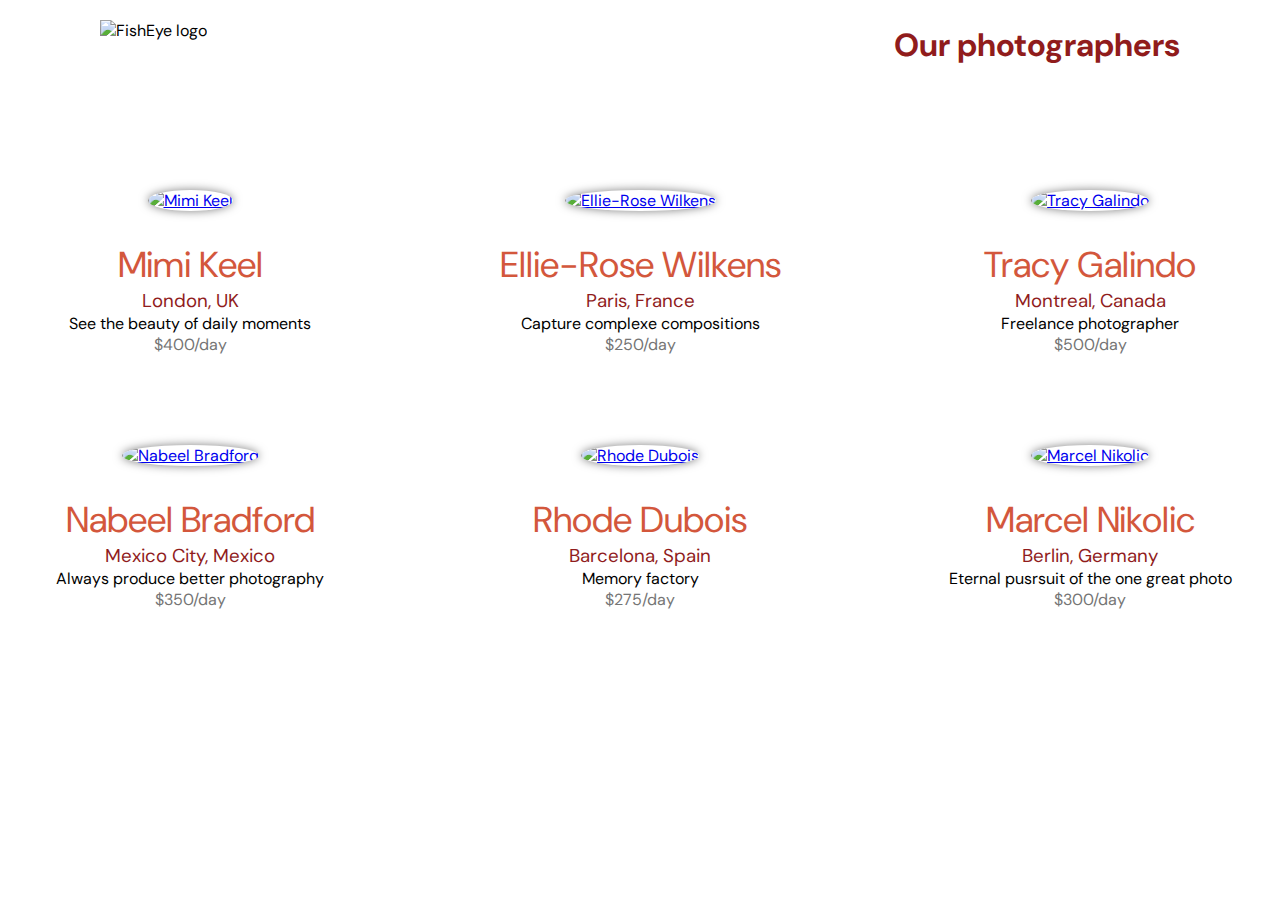
==== index.html @ 3c954f8e "Convert logo on photographer.html to link + aria-label" ====
<!DOCTYPE html>
<html lang ="en">
  <head>
    <link href="css/style.css" rel="stylesheet" type="text/css" />
    <meta charset="utf-8">
    <link rel="icon" type="image/png" href="assets/favicon.png">
    <link href="https://fonts.googleapis.com/css?family=DM+Sans&display=swap" rel="stylesheet">
    <title>Fisheye</title>
  </head>
  <body>
    <header>
        <img src="assets/images/logo.png" alt="FishEye logo" class="logo" />
        <h1>Our photographers</h1>
    </header>
    <main id="main" aria-label="Main section containing clickable photographer bios">
        <div class="photographer_section"></div>
    </main>
    <script src="scripts/factories/photographer.js" async defer></script>
    <script src="scripts/pages/index.js" async defer></script>
  </body>
</html>
---- css/style.css ----
@import url("photographer.css");

body {
    font-family: "DM Sans", sans-serif;
    margin: 0;
    box-sizing: border-box;
}


header {
    display: flex;
    flex-direction: row;
    justify-content: space-between;
    align-items: center;
    height: 90px;
}

h1 {
    color: #901C1C;
    margin-right: 100px;
}

.logo {
    height: 50px;
    margin-left: 100px;
}

.photographer_section {
    display: grid;
    grid-template-columns: repeat(3, 1fr);
    gap: 70px;
    margin-top: 100px;
}

.photographer_section article {
    display: flex;
    justify-content: center;
    align-items: center;
    flex-direction: column;
    margin-bottom: 20px;
}

.photographer_section article > *:not(:nth-child(1)) {
    margin-top: 0;
    margin-bottom: 0;
}

.photographer_section article h2 {
    color: #D3573C;
    font-size: 36px;
    font-weight: normal;
}
.photographer_section article a {
    margin-bottom: 30px;
}

.photographer_section article img {
    height: 200px;
    width: 200px;
    border-radius: 50%;
    object-fit: cover;
    box-shadow: 0px 0px 10px rgba(0, 0, 0, 0.5);
    cursor: pointer;
}

.photographer_section article img:hover {
    box-shadow: 0px 0px 10px rgba(0, 0, 0, 0.8);
}

.photographer_section article img:active {
    box-shadow: 0px 0px 10px rgba(0, 0, 0, 0.5);
}

.photographer_section article h3 {
    color: #901C1C;
    font-weight: normal;
}

.photographer_section article p:first-child {
    color: #000;
}

.photographer_section article p:last-child {
    color: #757575;
}

@media (max-width: 775px) {
    .header {
        display: flex;
        flex-direction: column;
        justify-content: center;
    }

    .photographer_section {
        display: flex;
        flex-direction: column;
    }
}

@media (min-width: 776px) and (max-width: 1095px) {
    .photographer_section {
        display: grid;
        grid-template-columns: repeat(2, 1fr);
    }
}
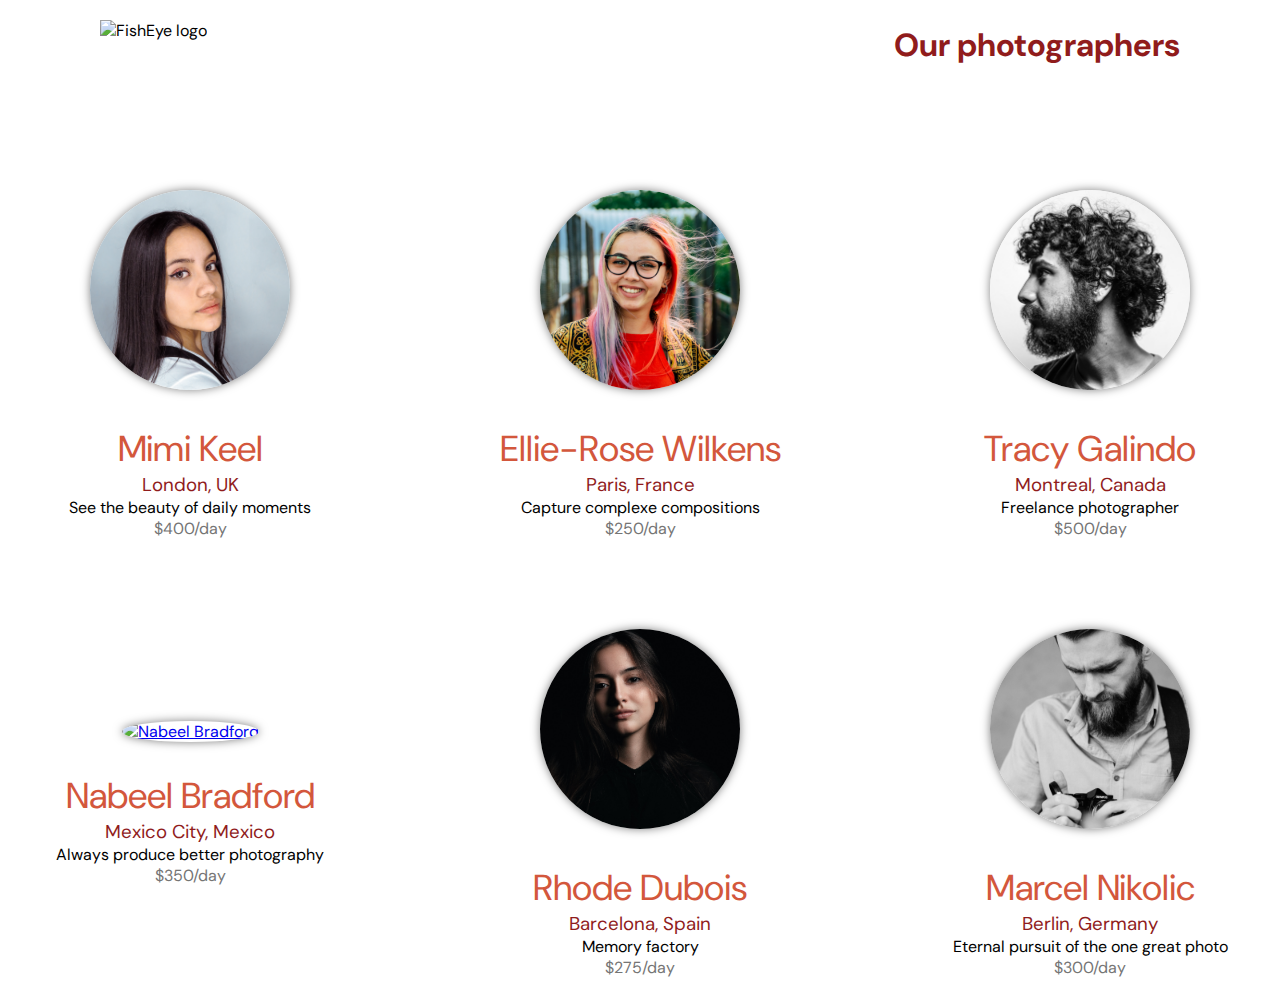
==== commit ea4f06d2: "Add meta viewport to heads og html pages" ====
--- a/index.html
+++ b/index.html
@@ -3,6 +3,7 @@
   <head>
     <link href="css/style.css" rel="stylesheet" type="text/css" />
     <meta charset="utf-8">
+    <meta name="viewport" content="width=device-width, initial-scale=1" />
     <link rel="icon" type="image/png" href="assets/favicon.png">
     <link href="https://fonts.googleapis.com/css?family=DM+Sans&display=swap" rel="stylesheet">
     <title>Fisheye</title>
--- a/css/style.css
+++ b/css/style.css
@@ -45,7 +45,7 @@
     margin-bottom: 0;
 }
 
-.photographer_section article h2 {
+.photographer-name{
     color: #D3573C;
     font-size: 36px;
     font-weight: normal;
@@ -54,24 +54,24 @@
     margin-bottom: 30px;
 }
 
-.photographer_section article img {
+.photographer-portrait {
     height: 200px;
     width: 200px;
     border-radius: 50%;
     object-fit: cover;
     box-shadow: 0px 0px 10px rgba(0, 0, 0, 0.5);
+}
+
+article .photographer-portrait:hover {
+    box-shadow: 0px 0px 10px rgba(0, 0, 0, 0.8);
     cursor: pointer;
 }
 
-.photographer_section article img:hover {
-    box-shadow: 0px 0px 10px rgba(0, 0, 0, 0.8);
-}
-
-.photographer_section article img:active {
+article .photographer-portrait:active {
     box-shadow: 0px 0px 10px rgba(0, 0, 0, 0.5);
 }
 
-.photographer_section article h3 {
+.photographer-location {
     color: #901C1C;
     font-weight: normal;
 }
@@ -84,6 +84,7 @@
     color: #757575;
 }
 
+
 @media (max-width: 775px) {
     .header {
         display: flex;
@@ -92,14 +93,13 @@
     }
 
     .photographer_section {
-        display: flex;
-        flex-direction: column;
+        grid-template-columns: repeat(1, 1fr);
+        
     }
 }
 
 @media (min-width: 776px) and (max-width: 1095px) {
     .photographer_section {
-        display: grid;
         grid-template-columns: repeat(2, 1fr);
     }
 }